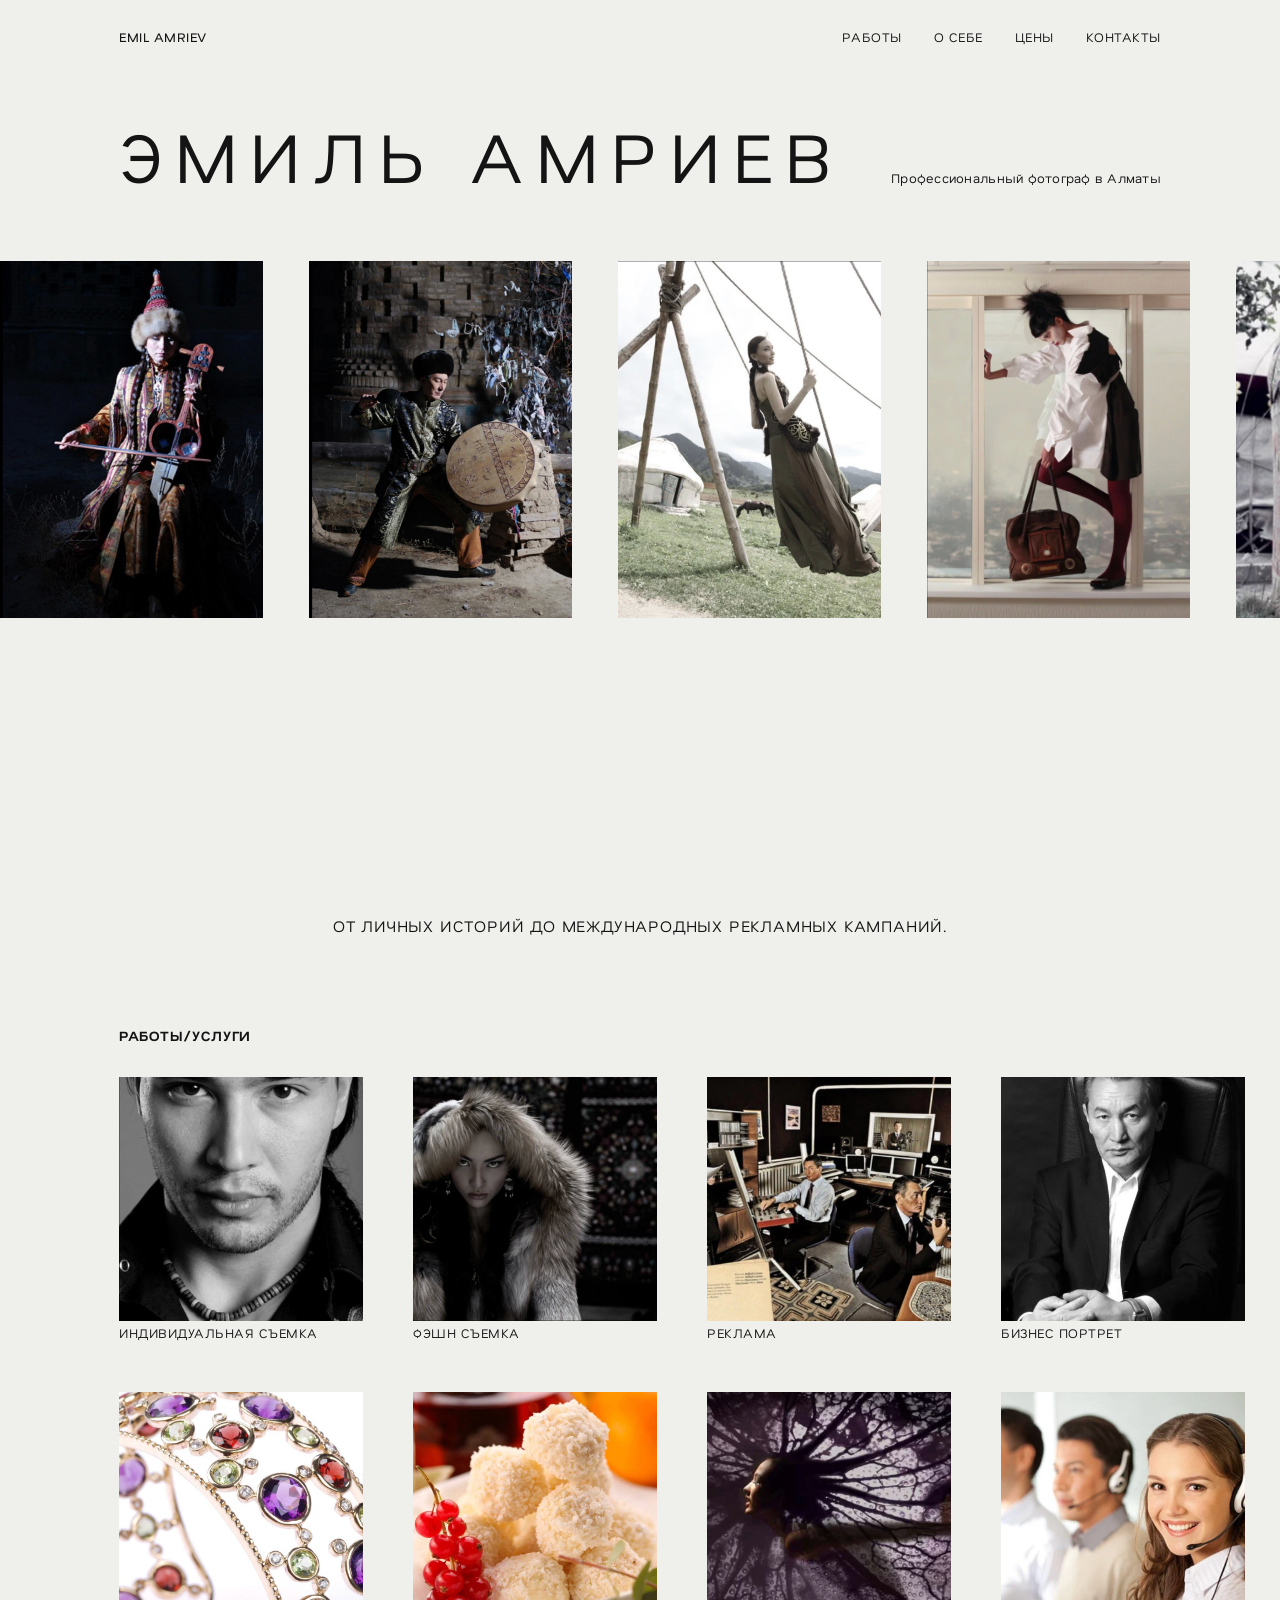
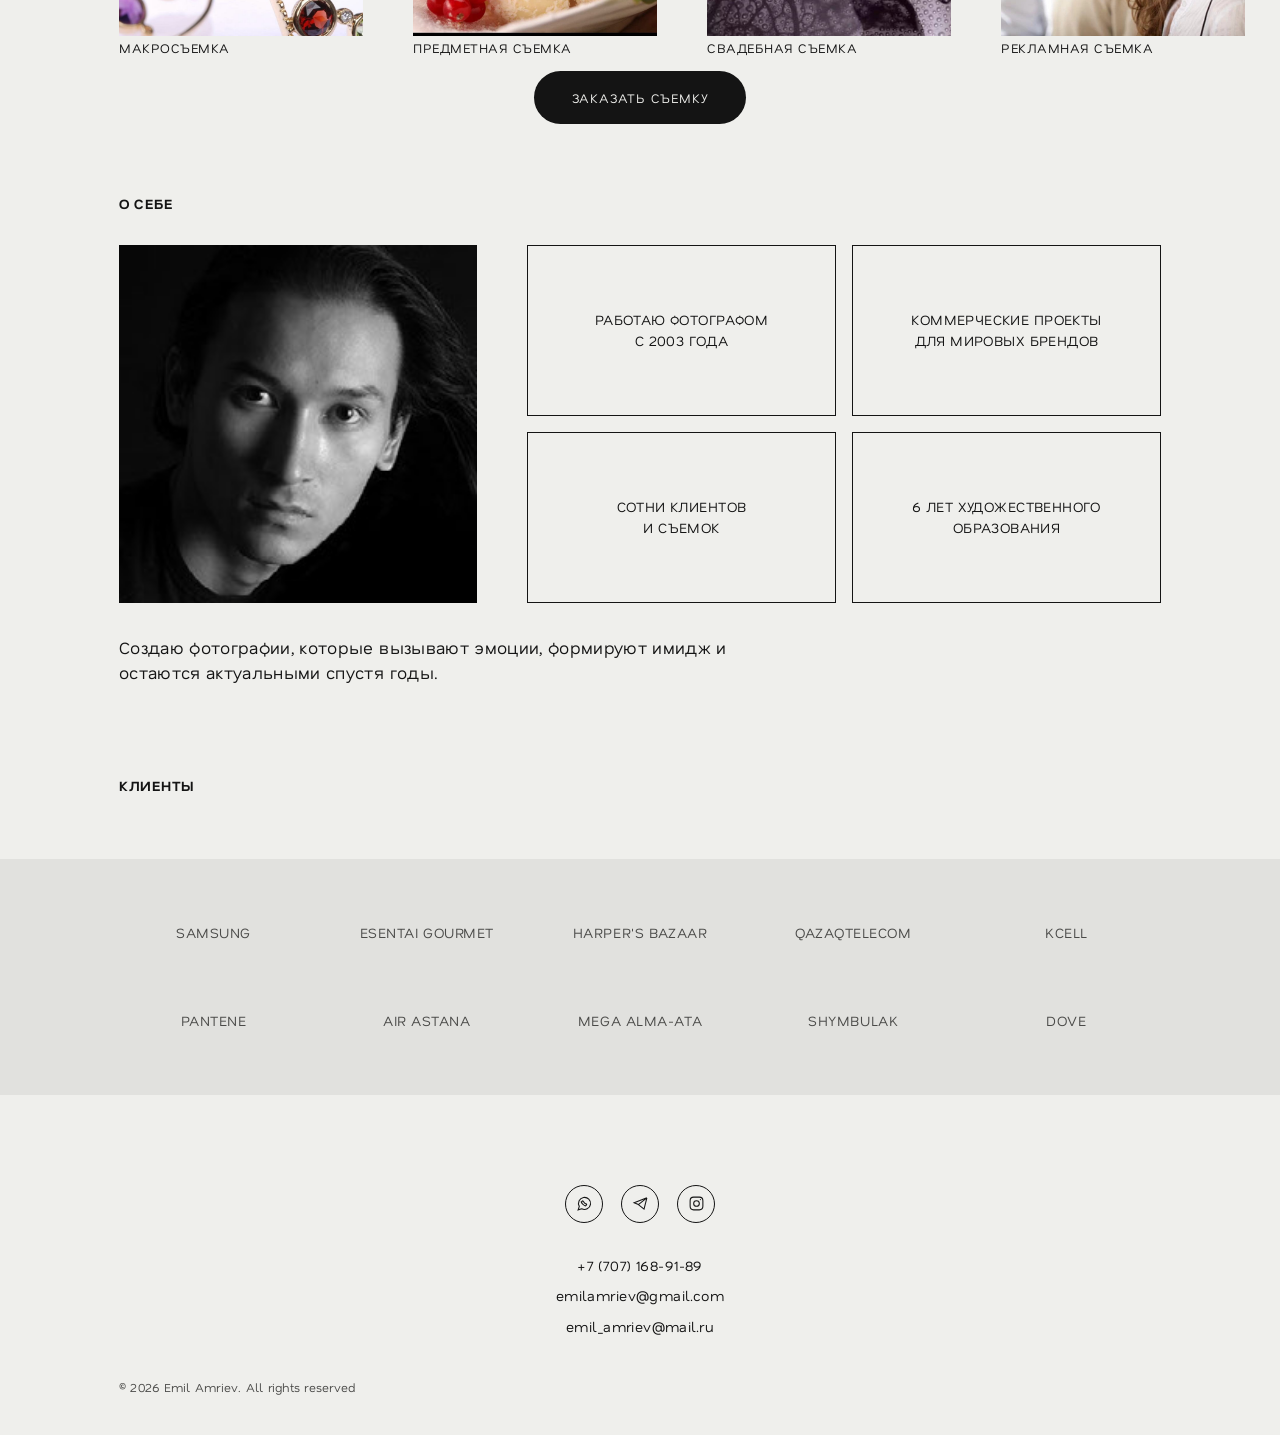
==== index.html @ 4cfa204b "first" ====
<!DOCTYPE html>
<html lang="ru">
<head>
<meta charset="UTF-8">
<meta name="viewport" content="width=device-width, initial-scale=1.0">
<title>Эмиль Амриев — Профессиональный фотограф в Алматы</title>
<meta name="description" content="Эмиль Амриев — профессиональный фотограф в Алматы. От личных историй до международных рекламных кампаний.">
<link rel="stylesheet" href="styles.css">
</head>
<body>

<header class="site-header">
  <nav class="nav">
    <a href="index.html" class="nav__logo">EMIL AMRIEV</a>
    <ul class="nav__links">
      <li><a href="works.html">РАБОТЫ</a></li>
      <li><a href="about.html">О СЕБЕ</a></li>
      <li><a href="prices.html">ЦЕНЫ</a></li>
      <li><a href="contacts.html">КОНТАКТЫ</a></li>
    </ul>
    <button class="nav__toggle" aria-label="Открыть меню" aria-expanded="false">
      <span></span><span></span><span></span>
    </button>
  </nav>
</header>

<main>

  <!-- HERO -->
  <section class="hero">
    <div class="hero__top">
      <h1 class="hero__title">ЭМИЛЬ АМРИЕВ</h1>
      <p class="hero__subtitle">Профессиональный фотограф в Алматы</p>
    </div>

    <div class="carousel" aria-label="Подборка фотографий">
      <div class="carousel__track">

        <figure class="carousel__item">
          <span class="carousel__item__media"><img src="images/carousel-1.jpg" alt="Портрет в традиционном казахском костюме" loading="eager"></span>
          <figcaption class="carousel__caption">Этнический портрет.<br>Студийная съёмка.</figcaption>
        </figure>

        <figure class="carousel__item">
          <span class="carousel__item__media"><img src="images/carousel-2.jpg" alt="Съёмка для модного журнала" loading="eager"></span>
          <figcaption class="carousel__caption">Съёмка для модного журнала.<br>2017 год.</figcaption>
        </figure>

        <figure class="carousel__item">
          <span class="carousel__item__media"><img src="images/carousel-3.jpg" alt="Мужчина с барабаном в традиционном костюме" loading="eager"></span>
          <figcaption class="carousel__caption">Этническая фотосессия.<br>Алматы.</figcaption>
        </figure>

        <figure class="carousel__item">
          <span class="carousel__item__media"><img src="images/carousel-4.jpg" alt="Женщина у юрты в национальном наряде" loading="eager"></span>
          <figcaption class="carousel__caption">Tengri Magazine.<br>Фэшн-съёмка.</figcaption>
        </figure>

        <figure class="carousel__item">
          <span class="carousel__item__media"><img src="images/carousel-5.jpg" alt="Женщина на качелях у юрты в горах" loading="eager"></span>
          <figcaption class="carousel__caption">Съёмка в горах.<br>Tengri Magazine.</figcaption>
        </figure>

      </div>
    </div>
  </section>

  <!-- STATEMENT -->
  <section class="statement">
    <p>ОТ ЛИЧНЫХ ИСТОРИЙ ДО МЕЖДУНАРОДНЫХ РЕКЛАМНЫХ КАМПАНИЙ.</p>
  </section>

  <!-- SERVICES -->
  <section class="services">
    <h2 class="section-label">РАБОТЫ/УСЛУГИ</h2>

    <div class="services__grid">
      <a class="service-card" href="works.html">
        <span class="service-card__media"><img src="images/service-individual.jpg" alt="Индивидуальная съёмка"></span>
        <span class="service-card__label">ИНДИВИДУАЛЬНАЯ СЪЕМКА</span>
      </a>
      <a class="service-card" href="works.html">
        <span class="service-card__media"><img src="images/service-fashion.jpg" alt="Фэшн съёмка"></span>
        <span class="service-card__label">ФЭШН СЪЕМКА</span>
      </a>
      <a class="service-card" href="works.html">
        <span class="service-card__media"><img src="images/service-advert.jpg" alt="Рекламная фотосъёмка"></span>
        <span class="service-card__label">РЕКЛАМА</span>
      </a>
      <a class="service-card" href="works.html">
        <span class="service-card__media"><img src="images/service-business.jpg" alt="Бизнес портрет"></span>
        <span class="service-card__label">БИЗНЕС ПОРТРЕТ</span>
      </a>
      <a class="service-card" href="works.html">
        <span class="service-card__media"><img src="images/service-macro.jpg" alt="Макросъёмка украшений"></span>
        <span class="service-card__label">МАКРОСЪЕМКА</span>
      </a>
      <a class="service-card" href="works.html">
        <span class="service-card__media"><img src="images/service-product.jpg" alt="Предметная съёмка"></span>
        <span class="service-card__label">ПРЕДМЕТНАЯ СЪЕМКА</span>
      </a>
      <a class="service-card" href="works.html">
        <span class="service-card__media"><img src="images/service-wedding.jpg" alt="Свадебная съёмка"></span>
        <span class="service-card__label">СВАДЕБНАЯ СЪЕМКА</span>
      </a>
      <a class="service-card" href="works.html">
        <span class="service-card__media"><img src="images/service-advertising.jpg" alt="Рекламная съёмка"></span>
        <span class="service-card__label">РЕКЛАМНАЯ СЪЕМКА</span>
      </a>
    </div>

    <div class="services__cta">
      <a href="contacts.html" class="btn-pill">ЗАКАЗАТЬ СЪЕМКУ</a>
    </div>
  </section>

  <!-- ABOUT -->
  <section class="about" id="about">
    <h2 class="section-label">О СЕБЕ</h2>

    <div class="about__layout">
      <div class="about__photo">
        <img src="images/about.jpg" alt="Эмиль Амриев, портрет фотографа">
      </div>
      <div class="about__stats">
        <div class="stat-box">РАБОТАЮ ФОТОГРАФОМ<br>С 2003 ГОДА</div>
        <div class="stat-box">КОММЕРЧЕСКИЕ ПРОЕКТЫ<br>ДЛЯ МИРОВЫХ БРЕНДОВ</div>
        <div class="stat-box">СОТНИ КЛИЕНТОВ<br>И СЪЕМОК</div>
        <div class="stat-box">6 ЛЕТ ХУДОЖЕСТВЕННОГО<br>ОБРАЗОВАНИЯ</div>
      </div>
    </div>

    <p class="about__copy">Создаю фотографии, которые вызывают эмоции, формируют имидж и остаются актуальными спустя годы.</p>
  </section>

  <!-- CLIENTS -->
  <section class="clients-heading">
    <h2 class="section-label">КЛИЕНТЫ</h2>
  </section>

  <section class="clients">
    <div class="wrap" style="padding:0;">
      <div class="clients__grid">
        <!-- Replace these placeholders with your own client logo files
             (e.g. <img src="images/clients/samsung.svg" alt="Samsung">) -->
        <span class="client-logo">SAMSUNG</span>
        <span class="client-logo">ESENTAI GOURMET</span>
        <span class="client-logo">HARPER'S BAZAAR</span>
        <span class="client-logo">QAZAQTELECOM</span>
        <span class="client-logo">KCELL</span>
        <span class="client-logo">PANTENE</span>
        <span class="client-logo">AIR ASTANA</span>
        <span class="client-logo">MEGA ALMA-ATA</span>
        <span class="client-logo">SHYMBULAK</span>
        <span class="client-logo">DOVE</span>
      </div>
    </div>
  </section>

</main>

<footer class="site-footer">
  <div class="footer__social">
    <a href="https://wa.me/77071689189" aria-label="WhatsApp" target="_blank" rel="noopener">
      <svg viewBox="0 0 24 24" fill="none" stroke="currentColor" stroke-width="1.5"><path d="M3 21l1.65-4.95A8.5 8.5 0 1 1 8.05 19.4L3 21z"/><path d="M8.5 9.5c0-.5.5-1.5 1-1.5s1 1 1.5 2 1 1.5 2 2 1.5.5 2 1-.5 1.5-1 2-3-.5-4.5-2-2.5-3-2-3.5z"/></svg>
    </a>
    <a href="https://t.me/emilamriev" aria-label="Telegram" target="_blank" rel="noopener">
      <svg viewBox="0 0 24 24" fill="none" stroke="currentColor" stroke-width="1.5"><path d="M21 4L3 11l6 2.5M21 4L17 20l-8-6.5M21 4l-12 9.5"/></svg>
    </a>
    <a href="https://instagram.com" aria-label="Instagram" target="_blank" rel="noopener">
      <svg viewBox="0 0 24 24" fill="none" stroke="currentColor" stroke-width="1.5"><rect x="3" y="3" width="18" height="18" rx="5"/><circle cx="12" cy="12" r="4"/><circle cx="17.5" cy="6.5" r="0.8" fill="currentColor" stroke="none"/></svg>
    </a>
  </div>

  <div class="footer__contact">
    <p>+7 (707) 168-91-89</p>
    <p><a href="mailto:emilamriev@gmail.com">emilamriev@gmail.com</a></p>
    <p><a href="mailto:emil_amriev@mail.ru">emil_amriev@mail.ru</a></p>
  </div>

  <div class="wrap" style="padding:0;">
    <p class="footer__copy">© 2026 Emil Amriev. All rights reserved</p>
  </div>
</footer>

<script src="carousel.js"></script>
<script src="main.js"></script>
</body>
</html>
---- styles.css ----
/* ===========================================================
   EMIL AMRIEV — Photographer Portfolio
   Stylesheet
   =========================================================== */

@import url('https://fonts.googleapis.com/css2?family=Nata+Sans:ital,wght@0,100..900;1,100..900&display=swap');

/* -----------------------------------------------------------
   1. Design tokens
   ----------------------------------------------------------- */
:root {
  /* Colors */
  --color-bg:        #EFEFEC; /* main page background */
  --color-bg-band:   #E1E1DE; /* clients band background */
  --color-text:      #141414; /* near-black text */
  --color-text-soft: #4A4A48; /* secondary text */
  --color-border:    #141414; /* hairline borders on stat boxes */
  --color-white:     #FFFFFF;

  /* Type */
  --font-main: 'Nata Sans', 'Helvetica Neue', Arial, sans-serif;

  /* Layout */
  --container-max: 1440px;
  --gutter-desktop: 119px;
  --gutter-tablet: 48px;
  --gutter-mobile: 20px;

  /* Carousel */
  --carousel-gap: 46px;
  --carousel-speed: 42s;
}

/* -----------------------------------------------------------
   2. Reset
   ----------------------------------------------------------- */
*, *::before, *::after { box-sizing: border-box; }

html, body {
  margin: 0;
  padding: 0;
}

body {
  font-family: var(--font-main);
  background: var(--color-bg);
  color: var(--color-text);
  -webkit-font-smoothing: antialiased;
  -moz-osx-font-smoothing: grayscale;
  overflow-x: hidden;
}

img { max-width: 100%; display: block; }

a { color: inherit; text-decoration: none; }

ul, ol { margin: 0; padding: 0; list-style: none; }

button {
  font-family: inherit;
  cursor: pointer;
}

h1, h2, h3, p, figure, figcaption { margin: 0; }

/* Visible keyboard focus */
a:focus-visible,
button:focus-visible {
  outline: 2px solid var(--color-text);
  outline-offset: 3px;
}

@media (prefers-reduced-motion: reduce) {
  * { animation-duration: 0.001ms !important; animation-iteration-count: 1 !important; transition-duration: 0.001ms !important; }
}

/* -----------------------------------------------------------
   3. Layout helpers
   ----------------------------------------------------------- */
.wrap {
  max-width: var(--container-max);
  margin: 0 auto;
  padding: 0 var(--gutter-desktop);
}

@media (max-width: 1100px) {
  .wrap { padding: 0 var(--gutter-tablet); }
}

@media (max-width: 600px) {
  .wrap { padding: 0 var(--gutter-mobile); }
}

.section { position: relative; }

/* -----------------------------------------------------------
   4. Header / Navigation
   ----------------------------------------------------------- */
.site-header {
  position: relative;
  z-index: 50;
}

.nav {
  display: flex;
  align-items: center;
  justify-content: space-between;
  padding: 28px var(--gutter-desktop) 0;
  max-width: var(--container-max);
  margin-left: auto;
  margin-right: auto;
}

@media (max-width: 1100px) {
  .nav { padding: 24px var(--gutter-tablet) 0; }
}

@media (max-width: 600px) {
  .nav { padding: 20px var(--gutter-mobile) 0; }
}

.nav__logo {
  font-size: 13px;
  letter-spacing: 0.04em;
  font-weight: 500;
  white-space: nowrap;
}

.nav__links {
  display: flex;
  gap: 32px;
  font-size: 13px;
  letter-spacing: 0.04em;
}

.nav__links a {
  position: relative;
  padding-bottom: 4px;
}

.nav__links a::after {
  content: '';
  position: absolute;
  left: 0; right: 100%;
  bottom: 0;
  height: 1px;
  background: currentColor;
  transition: right 0.25s ease;
}

.nav__links a:hover::after,
.nav__links a.is-active::after {
  right: 0;
}

.nav__toggle {
  display: none;
  background: none;
  border: none;
  padding: 4px;
  flex-direction: column;
  gap: 5px;
}

.nav__toggle span {
  display: block;
  width: 24px;
  height: 1.5px;
  background: var(--color-text);
  transition: transform 0.25s ease, opacity 0.25s ease;
}

.nav__toggle.is-open span:nth-child(1) { transform: translateY(6.5px) rotate(45deg); }
.nav__toggle.is-open span:nth-child(2) { opacity: 0; }
.nav__toggle.is-open span:nth-child(3) { transform: translateY(-6.5px) rotate(-45deg); }

@media (max-width: 1100px) {
  .nav__links {
    position: fixed;
    inset: 0;
    z-index: 100;
    background: var(--color-bg);
    flex-direction: column;
    align-items: center;
    justify-content: center;
    gap: 40px;
    font-size: 20px;
    transform: translateY(-100%);
    transition: transform 0.35s ease;
  }
  .nav__links.is-open { transform: translateY(0); }
  .nav__toggle { display: flex; z-index: 110; }
}

/* -----------------------------------------------------------
   5. Hero
   ----------------------------------------------------------- */
.hero {
  padding-top: 72px;
}

@media (max-width: 600px) {
  .hero { padding-top: 48px; }
}

.hero__top {
  display: flex;
  align-items: baseline;
  justify-content: space-between;
  gap: 24px;
  padding: 0 var(--gutter-desktop);
  margin-bottom: 60px;
  max-width: var(--container-max);
  margin-left: auto;
  margin-right: auto;
}

@media (max-width: 1100px) {
  .hero__top { padding: 0 var(--gutter-tablet); margin-bottom: 40px; }
}

@media (max-width: 900px) {
  .hero__top {
    flex-direction: column;
    align-items: flex-start;
    gap: 10px;
  }
}

@media (max-width: 600px) {
  .hero__top {
    padding: 0 var(--gutter-mobile);
    flex-direction: column;
    align-items: flex-start;
    gap: 8px;
    margin-bottom: 32px;
  }
}

.hero__title {
  font-size: clamp(40px, 6vw, 72px);
  font-weight: 400;
  letter-spacing: 0.16em;
  line-height: 1.05;
  white-space: nowrap;
}

@media (max-width: 600px) {
  .hero__title {
    font-size: 48px;
    letter-spacing: 0.1em;
    white-space: normal;
  }
}

.hero__subtitle {
  font-size: 13px;
  letter-spacing: 0.02em;
  color: var(--color-text);
  white-space: nowrap;
  flex-shrink: 0;
}

/* -----------------------------------------------------------
   6. Carousel (Home page hero images)
   ----------------------------------------------------------- */
.carousel {
  position: relative;
  width: 100%;
  overflow: hidden;
  padding: 8px 0 0;
  height: 562px; /* reserves space for the tallest (hovered) state + caption, so growth never shifts content below */
  margin-bottom: 60px;
}

.carousel__track {
  display: flex;
  align-items: flex-start;
  gap: var(--carousel-gap);
  width: max-content;
  will-change: transform;
  animation: carousel-scroll var(--carousel-speed) linear infinite;
}

.carousel__track.is-paused {
  animation-play-state: paused;
}

@keyframes carousel-scroll {
  from { transform: translateX(0); }
  to   { transform: translateX(calc(-1 * var(--carousel-set-width, 0px) - var(--carousel-gap))); }
}

.carousel__item {
  position: relative;
  flex: 0 0 auto;
  width: 263px;
  height: 357px;
  cursor: pointer;
  transform-origin: top center;
  transition: width 0.4s cubic-bezier(0.22, 1, 0.36, 1),
              height 0.4s cubic-bezier(0.22, 1, 0.36, 1);
}

.carousel__item__media {
  width: 100%;
  height: 100%;
  overflow: hidden;
}

.carousel__item img {
  width: 100%;
  height: 100%;
  object-fit: cover;
  display: block;
}

.carousel__caption {
  position: absolute;
  left: 0;
  top: 100%;
  width: 100%;
  padding-top: 14px;
  font-size: 13px;
  line-height: 1.5;
  color: var(--color-text);
  opacity: 0;
  transition: opacity 0.3s ease 0.1s;
  pointer-events: none;
  white-space: nowrap;
}

.carousel__item.is-hovered {
  width: 386px;
  height: 488px;
  z-index: 5;
}

.carousel__item.is-hovered .carousel__caption {
  opacity: 1;
}

/* Touch devices: tapping a photo plays the same role hover plays on
   desktop — it grows the photo and reveals its caption. */
@media (hover: none) {
  .carousel__item.is-tapped {
    width: 386px;
    height: 488px;
    z-index: 5;
  }
  .carousel__item.is-tapped .carousel__caption {
    opacity: 1;
  }
  .carousel__caption { white-space: normal; }
}

@media (max-width: 600px) {
  .carousel {
    padding: 4px 0 0;
    height: 460px;
    margin-bottom: 40px;
  }
  .carousel__track { gap: 16px; }
  .carousel__item {
    width: 200px;
    height: 271px;
  }
  .carousel__item.is-tapped {
    width: 280px;
    height: 379px;
  }
  .carousel__caption {
    font-size: 12px;
    white-space: normal;
  }
}

/* -----------------------------------------------------------
   7. Intro statement
   ----------------------------------------------------------- */
.statement {
  padding: 40px var(--gutter-desktop) 90px;
  text-align: center;
  max-width: var(--container-max);
  margin-left: auto;
  margin-right: auto;
}

@media (max-width: 1100px) {
  .statement { padding: 32px var(--gutter-tablet) 70px; }
}

@media (max-width: 600px) {
  .statement { padding: 8px var(--gutter-mobile) 56px; text-align: left; }
}

.statement p {
  font-size: 16px;
  letter-spacing: 0.05em;
  max-width: 620px;
  margin: 0 auto;
}

@media (max-width: 600px) {
  .statement p {
    margin: 0;
    font-size: 19px;
    letter-spacing: 0.01em;
    line-height: 1.4;
    max-width: 100%;
  }
}

/* -----------------------------------------------------------
   8. Services grid
   ----------------------------------------------------------- */
.services {
  padding: 0 var(--gutter-desktop) 70px;
  max-width: var(--container-max);
  margin-left: auto;
  margin-right: auto;
}

@media (max-width: 1100px) {
  .services { padding: 0 var(--gutter-tablet) 60px; }
}

@media (max-width: 600px) {
  .services { padding: 0 var(--gutter-mobile) 48px; }
}

.section-label {
  font-size: 14px;
  letter-spacing: 0.05em;
  margin-bottom: 32px;
}

@media (max-width: 600px) {
  .section-label { font-size: 16px; margin-bottom: 24px; }
}

.services__grid {
  display: grid;
  grid-template-columns: repeat(4, 1fr);
  gap: 50px 50px;
}

@media (max-width: 1100px) {
  .services__grid { grid-template-columns: repeat(3, 1fr); gap: 36px 28px; }
}

@media (max-width: 600px) {
  .services__grid { grid-template-columns: repeat(2, 1fr); gap: 28px 16px; }
}

.service-card {
  display: block;
  aspect-ratio: 1 / 1;
}

.service-card__media {
  width: 100%;
  aspect-ratio: 1 / 1;
  overflow: hidden;
  margin-bottom: 14px;
}

.service-card__media img {
  width: 100%;
  height: 100%;
  object-fit: cover;
  transition: transform 0.6s cubic-bezier(0.22, 1, 0.36, 1);
}

.service-card:hover .service-card__media img {
  transform: scale(1.06);
}

.service-card__label {
  font-size: 13px;
  letter-spacing: 0.04em;
  text-align: center;
}

@media (max-width: 600px) {
  .service-card__label { font-size: 12px; }
}

.services__cta {
  display: flex;
  justify-content: center;
  margin-top: 56px;
}

@media (max-width: 600px) {
  .services__cta { margin-top: 40px; }
}

.btn-pill {
  display: inline-flex;
  align-items: center;
  justify-content: center;
  background: var(--color-text);
  color: var(--color-bg);
  border: none;
  border-radius: 999px;
  padding: 18px 38px;
  font-size: 13px;
  letter-spacing: 0.06em;
  transition: background 0.25s ease, transform 0.25s ease;
}

.btn-pill:hover {
  background: #2c2c2a;
  transform: translateY(-1px);
}

/* -----------------------------------------------------------
   9. About section
   ----------------------------------------------------------- */
.about {
  padding: 0 var(--gutter-desktop) 90px;
  max-width: var(--container-max);
  margin-left: auto;
  margin-right: auto;
}

@media (max-width: 1100px) {
  .about { padding: 0 var(--gutter-tablet) 70px; }
}

@media (max-width: 600px) {
  .about { padding: 0 var(--gutter-mobile) 56px; }
}

.about__layout {
  display: grid;
  grid-template-columns: 358px 1fr;
  gap: 50px;
  margin-bottom: 32px;
}

@media (max-width: 1100px) {
  .about__layout { grid-template-columns: 300px 1fr; gap: 32px; }
}

@media (max-width: 600px) {
  .about__layout { grid-template-columns: 1fr; gap: 0; }
}

.about__photo {
  width: 100%;
  aspect-ratio: 1 / 1;
  overflow: hidden;
}

.about__photo img {
  width: 100%;
  height: 100%;
  object-fit: cover;
}

@media (max-width: 600px) {
  .about__photo { margin-bottom: 28px; }
}

.about__stats {
  display: grid;
  grid-template-columns: 1fr 1fr;
  gap: 16px;
}

@media (max-width: 600px) {
  .about__stats { grid-template-columns: 1fr; }
}

.stat-box {
  border: 1px solid var(--color-border);
  display: flex;
  align-items: center;
  justify-content: center;
  text-align: center;
  padding: 28px 20px;
  font-size: 14px;
  letter-spacing: 0.03em;
  line-height: 1.5;
}

@media (max-width: 600px) {
  .stat-box { font-size: 14px; padding: 24px 16px; }
}

.about__copy {
  font-size: 17px;
  letter-spacing: 0.02em;
  line-height: 1.5;
  max-width: 640px;
}

@media (max-width: 600px) {
  .about__copy { font-size: 19px; line-height: 1.4; }
}

/* -----------------------------------------------------------
   10. Clients band
   ----------------------------------------------------------- */
.clients-heading {
  max-width: var(--container-max);
  margin: 0 auto;
  padding: 0 var(--gutter-desktop) 32px;
}

@media (max-width: 1100px) {
  .clients-heading { padding: 0 var(--gutter-tablet) 24px; }
}

@media (max-width: 600px) {
  .clients-heading { padding: 0 var(--gutter-mobile) 24px; }
}

.clients {
  background: var(--color-bg-band);
  padding: 50px var(--gutter-desktop);
}

@media (max-width: 1100px) {
  .clients { padding: 40px var(--gutter-tablet); }
}

@media (max-width: 600px) {
  .clients { padding: 32px var(--gutter-mobile); }
}

.clients__grid {
  display: grid;
  grid-template-columns: repeat(5, 1fr);
  gap: 40px 24px;
  align-items: center;
}

@media (max-width: 1100px) {
  .clients__grid { grid-template-columns: repeat(4, 1fr); }
}

@media (max-width: 600px) {
  .clients__grid { grid-template-columns: repeat(3, 1fr); gap: 28px 12px; }
}

.client-logo {
  display: flex;
  align-items: center;
  justify-content: center;
  height: 48px;
  font-size: 14px;
  letter-spacing: 0.04em;
  color: var(--color-text-soft);
  border: 1px dashed transparent;
  text-align: center;
}

/* -----------------------------------------------------------
   11. Footer
   ----------------------------------------------------------- */
.site-footer {
  padding: 90px var(--gutter-desktop) 40px;
  text-align: center;
  max-width: var(--container-max);
  margin-left: auto;
  margin-right: auto;
}

@media (max-width: 1100px) {
  .site-footer { padding: 70px var(--gutter-tablet) 32px; }
}

@media (max-width: 600px) {
  .site-footer { padding: 56px var(--gutter-mobile) 28px; }
}

.footer__social {
  display: flex;
  justify-content: center;
  gap: 18px;
  margin-bottom: 28px;
}

.footer__social a {
  width: 38px;
  height: 38px;
  border: 1px solid var(--color-text);
  border-radius: 50%;
  display: flex;
  align-items: center;
  justify-content: center;
  transition: background 0.2s ease, color 0.2s ease;
}

.footer__social a:hover {
  background: var(--color-text);
  color: var(--color-bg);
}

.footer__social svg { width: 17px; height: 17px; }

.footer__contact {
  font-size: 14px;
  letter-spacing: 0.03em;
  line-height: 2.2;
  margin-bottom: 36px;
}

.footer__contact a:hover { text-decoration: underline; }

.footer__copy {
  font-size: 12px;
  letter-spacing: 0.02em;
  color: var(--color-text-soft);
  text-align: left;
}

@media (max-width: 600px) {
  .footer__copy { text-align: center; }
}

/* -----------------------------------------------------------
   12. Fashion page — masonry showcase
   ----------------------------------------------------------- */
.fashion-hero {
  padding: 72px var(--gutter-desktop) 70px;
  max-width: var(--container-max);
  margin-left: auto;
  margin-right: auto;
}

@media (max-width: 1100px) {
  .fashion-hero { padding: 60px var(--gutter-tablet) 50px; }
}

@media (max-width: 600px) {
  .fashion-hero { padding: 48px var(--gutter-mobile) 36px; }
}

.fashion-hero__grid {
  display: flex;
  align-items: flex-start;
  justify-content: space-between;
  gap: 24px;
}

.fashion-hero__title {
  font-size: clamp(40px, 6vw, 72px);
  letter-spacing: 0.16em;
  font-weight: 400;
}

.fashion-hero__project {
  font-size: clamp(28px, 4.2vw, 50px);
  letter-spacing: 0.14em;
  font-weight: 400;
  text-align: right;
  line-height: 1.25;
}

@media (max-width: 700px) {
  .fashion-hero__grid { flex-direction: column; gap: 12px; }
  .fashion-hero__project { text-align: left; }
}

.masonry {
  display: grid;
  grid-template-columns: 1fr 1fr;
  column-gap: 70px;
  padding: 0 var(--gutter-desktop) 90px;
  max-width: var(--container-max);
  margin-left: auto;
  margin-right: auto;
}

@media (max-width: 1100px) {
  .masonry { column-gap: 36px; padding: 0 var(--gutter-tablet) 70px; }
}

@media (max-width: 600px) {
  .masonry { column-gap: 14px; padding: 0 var(--gutter-mobile) 56px; }
}

.masonry__col {
  display: flex;
  flex-direction: column;
  gap: 90px;
}

@media (max-width: 600px) {
  .masonry__col { gap: 40px; }
}

.masonry__col--right {
  padding-top: 140px;
}

@media (max-width: 900px) {
  .masonry__col--right { padding-top: 90px; }
}

@media (max-width: 600px) {
  .masonry__col--right { padding-top: 64px; }
}

.masonry__item {
  width: 100%;
  overflow: hidden;
}

.masonry__item img {
  width: 100%;
  height: auto;
  display: block;
  transition: transform 0.6s cubic-bezier(0.22, 1, 0.36, 1);
}

.masonry__item:hover img {
  transform: scale(1.04);
}

.fashion-credit {
  padding: 0 var(--gutter-desktop) 90px;
  font-size: 14px;
  line-height: 1.6;
  color: var(--color-text-soft);
  max-width: var(--container-max);
  margin-left: auto;
  margin-right: auto;
}

@media (max-width: 600px) {
  .fashion-credit { padding: 0 var(--gutter-mobile) 56px; }
}
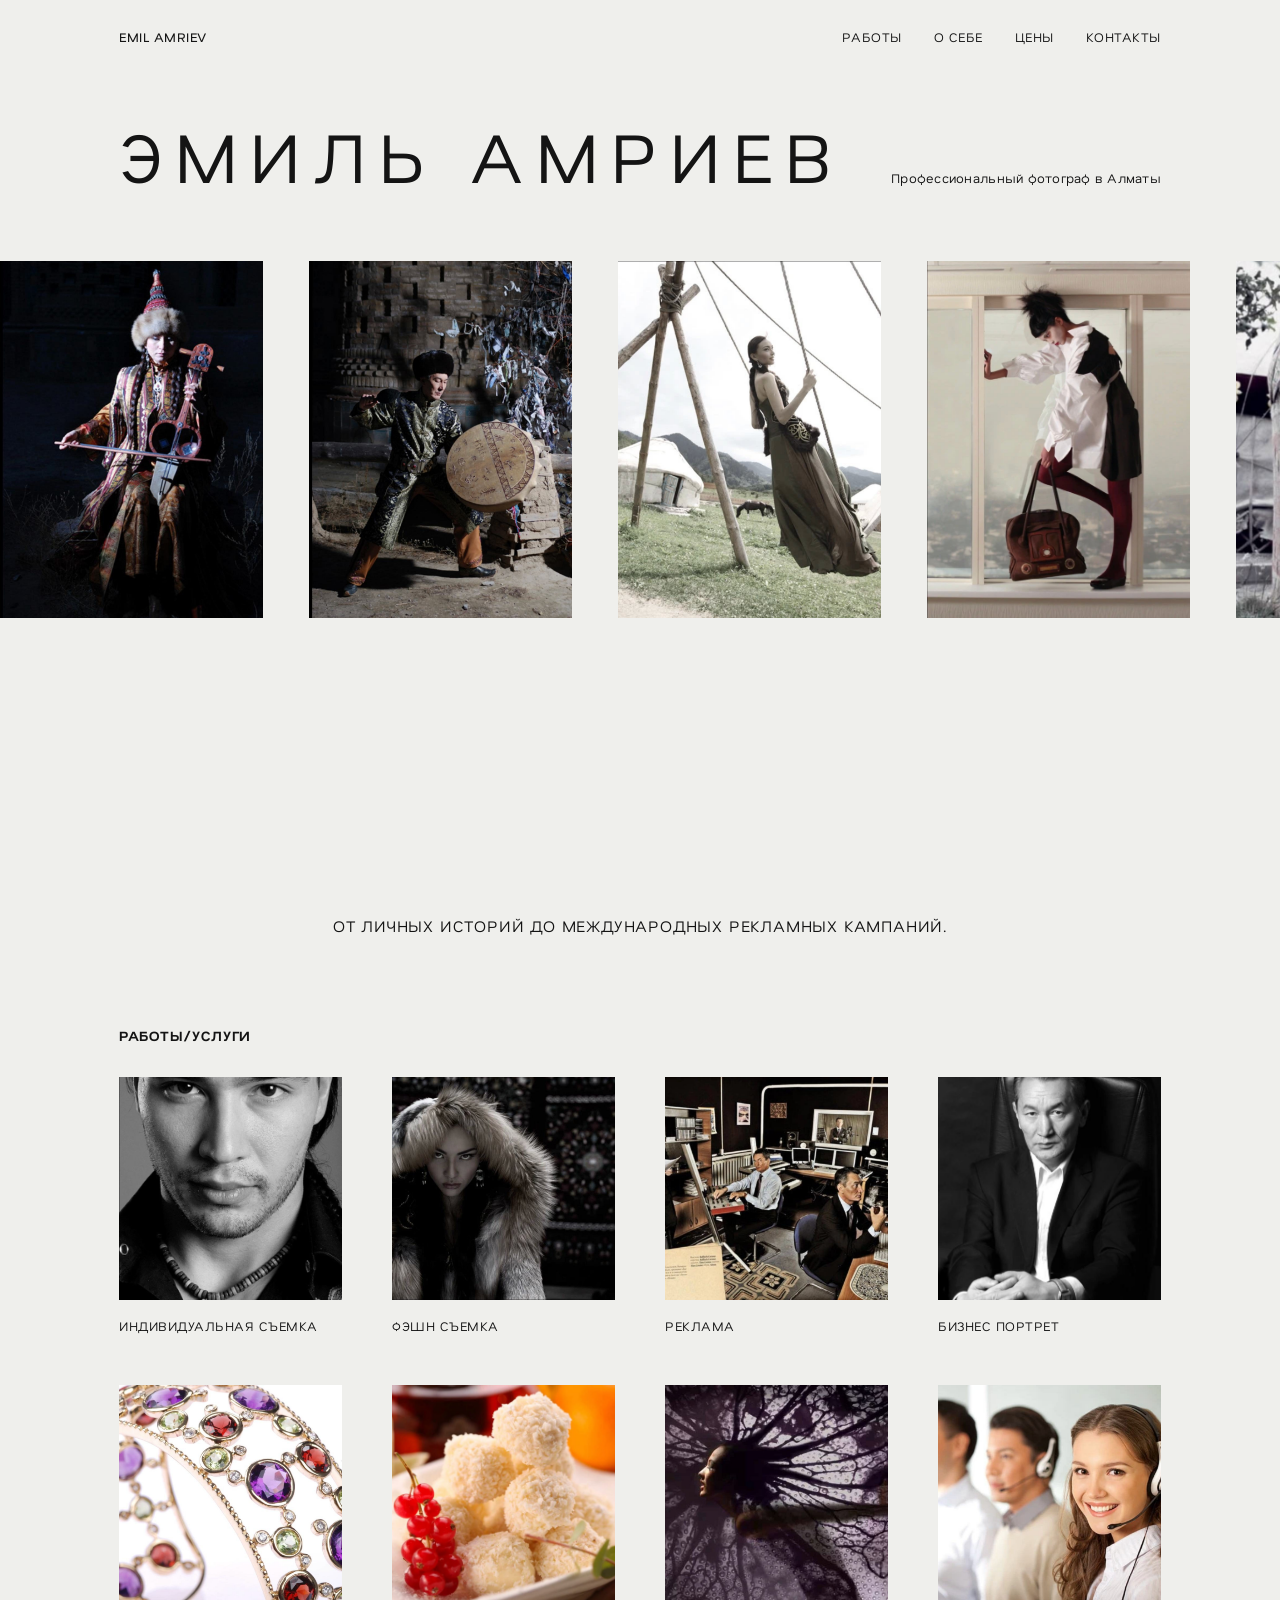
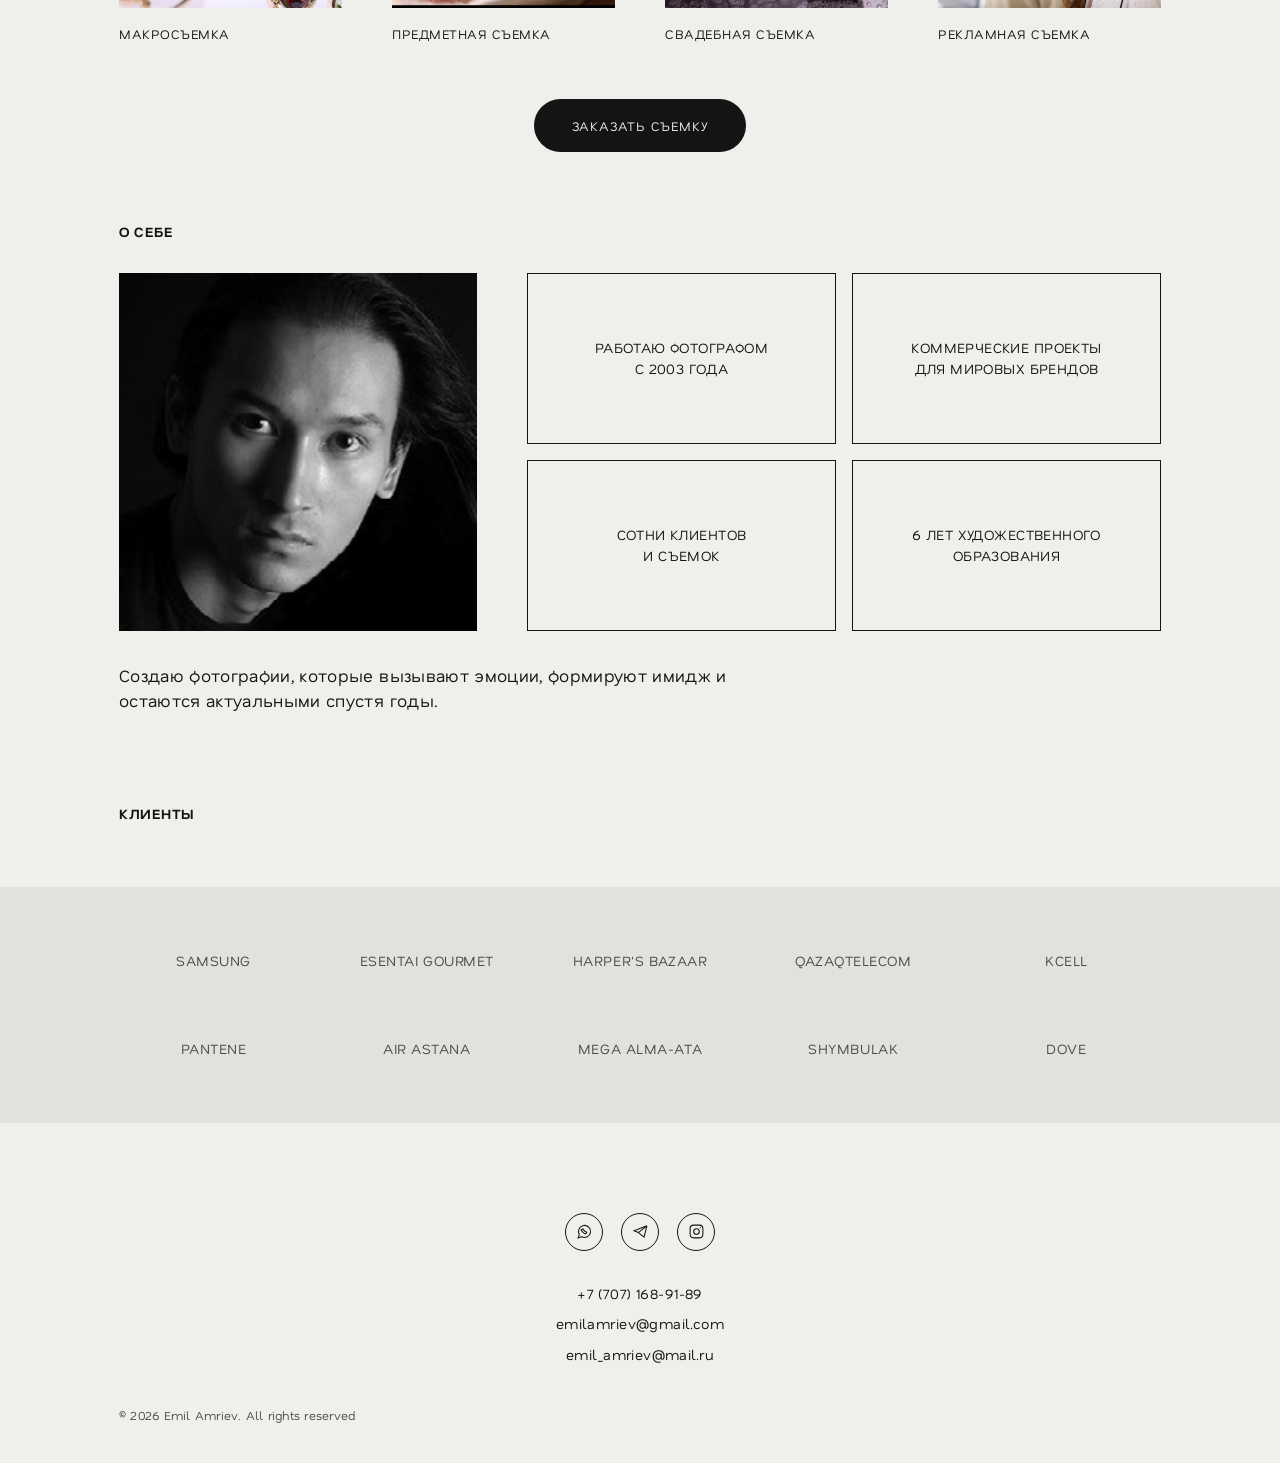
==== commit be5bcac8: "animationadded" ====
--- a/index.html
+++ b/index.html
@@ -8,6 +8,11 @@
 <link rel="stylesheet" href="styles.css">
 </head>
 <body>
+
+<!-- Intro preloader: name fades in/out, then the curtain rises to reveal the site -->
+<div class="preloader" aria-hidden="true">
+  <p class="preloader__name">EMIL AMRIEV</p>
+</div>
 
 <header class="site-header">
   <nav class="nav">
--- a/styles.css
+++ b/styles.css
@@ -455,10 +455,10 @@
 
 .service-card {
   display: block;
-  aspect-ratio: 1 / 1;
 }
 
 .service-card__media {
+  display: block;
   width: 100%;
   aspect-ratio: 1 / 1;
   overflow: hidden;
@@ -723,8 +723,10 @@
 }
 
 /* -----------------------------------------------------------
-   12. Fashion page — masonry showcase
-   ----------------------------------------------------------- */
+   12. Work / story page — magazine-style image sequence
+   Reused by every service page (works.html + template-service-page.html)
+   ----------------------------------------------------------- */
+
 .fashion-hero {
   padding: 72px var(--gutter-desktop) 70px;
   max-width: var(--container-max);
@@ -766,72 +768,114 @@
   .fashion-hero__project { text-align: left; }
 }
 
-.masonry {
-  display: grid;
-  grid-template-columns: 1fr 1fr;
-  column-gap: 70px;
-  padding: 0 var(--gutter-desktop) 90px;
-  max-width: var(--container-max);
-  margin-left: auto;
-  margin-right: auto;
-}
-
-@media (max-width: 1100px) {
-  .masonry { column-gap: 36px; padding: 0 var(--gutter-tablet) 70px; }
-}
-
-@media (max-width: 600px) {
-  .masonry { column-gap: 14px; padding: 0 var(--gutter-mobile) 56px; }
-}
-
-.masonry__col {
-  display: flex;
-  flex-direction: column;
-  gap: 90px;
-}
-
-@media (max-width: 600px) {
-  .masonry__col { gap: 40px; }
-}
-
-.masonry__col--right {
-  padding-top: 140px;
-}
-
-@media (max-width: 900px) {
-  .masonry__col--right { padding-top: 90px; }
-}
-
-@media (max-width: 600px) {
-  .masonry__col--right { padding-top: 64px; }
-}
-
-.masonry__item {
+.story {
+  max-width: var(--container-max);
+  margin: 0 auto;
+  padding: 0 var(--gutter-desktop) 20px;
+}
+
+.story__item {
   width: 100%;
   overflow: hidden;
-}
-
-.masonry__item img {
+  margin-bottom: 90px;
+}
+
+.story__item img {
   width: 100%;
   height: auto;
   display: block;
   transition: transform 0.6s cubic-bezier(0.22, 1, 0.36, 1);
 }
 
-.masonry__item:hover img {
-  transform: scale(1.04);
-}
-
-.fashion-credit {
-  padding: 0 var(--gutter-desktop) 90px;
-  font-size: 14px;
-  line-height: 1.6;
-  color: var(--color-text-soft);
-  max-width: var(--container-max);
-  margin-left: auto;
-  margin-right: auto;
-}
-
-@media (max-width: 600px) {
-  .fashion-credit { padding: 0 var(--gutter-mobile) 56px; }
+.story__item:hover img {
+  transform: scale(1.03);
+}
+
+.story__pair {
+  display: grid;
+  grid-template-columns: 1fr 1fr;
+  gap: 24px;
+  margin-bottom: 90px;
+}
+
+.story__pair .story__item {
+  margin-bottom: 0;
+}
+
+.story__label {
+  padding: 0;
+}
+
+.story__cta {
+  display: flex;
+  justify-content: center;
+  padding: 20px 0 70px;
+}
+
+@media (max-width: 1100px) {
+  .story { padding: 0 0 20px; }
+  .story__item, .story__pair { margin-bottom: 60px; }
+  .story__pair { gap: 16px; }
+  .story__label { padding: 0 var(--gutter-tablet); }
+  .story__cta { padding: 16px var(--gutter-tablet) 60px; }
+}
+
+@media (max-width: 700px) {
+  .story__pair { grid-template-columns: 1fr; gap: 16px; }
+}
+
+@media (max-width: 600px) {
+  .story__item, .story__pair { margin-bottom: 40px; }
+  .story__label { padding: 0 var(--gutter-mobile); }
+  .story__cta { padding: 12px var(--gutter-mobile) 48px; }
+}
+
+/* -----------------------------------------------------------
+   13. Preloader — intro name reveal
+   Sequence: name fades in -> holds -> fades out -> curtain rises.
+   Total runtime ~3.3s, all timing lives in the two animations below.
+   ----------------------------------------------------------- */
+.preloader {
+  position: fixed;
+  inset: 0;
+  z-index: 999;
+  display: flex;
+  align-items: center;
+  justify-content: center;
+  background: var(--color-bg);
+  animation: preloader-rise 0.9s cubic-bezier(0.76, 0, 0.24, 1) 2.4s forwards;
+}
+
+.preloader__name {
+  font-size: clamp(20px, 3.2vw, 34px);
+  letter-spacing: 0.4em;
+  font-weight: 400;
+  color: var(--color-text);
+  opacity: 0;
+  animation: preloader-text 2.3s ease forwards;
+}
+
+@keyframes preloader-text {
+  0%   { opacity: 0; letter-spacing: 0.55em; }
+  40%  { opacity: 1; letter-spacing: 0.4em; }
+  75%  { opacity: 1; }
+  100% { opacity: 0; }
+}
+
+@keyframes preloader-rise {
+  to { transform: translateY(-100%); }
+}
+
+body.is-loading {
+  overflow: hidden;
+  height: 100vh;
+}
+
+@media (max-width: 600px) {
+  .preloader__name { font-size: 18px; letter-spacing: 0.3em; }
+}
+
+@media (prefers-reduced-motion: reduce) {
+  .preloader { animation: none; display: none; }
+  body.is-loading { overflow: visible; height: auto; }
 }
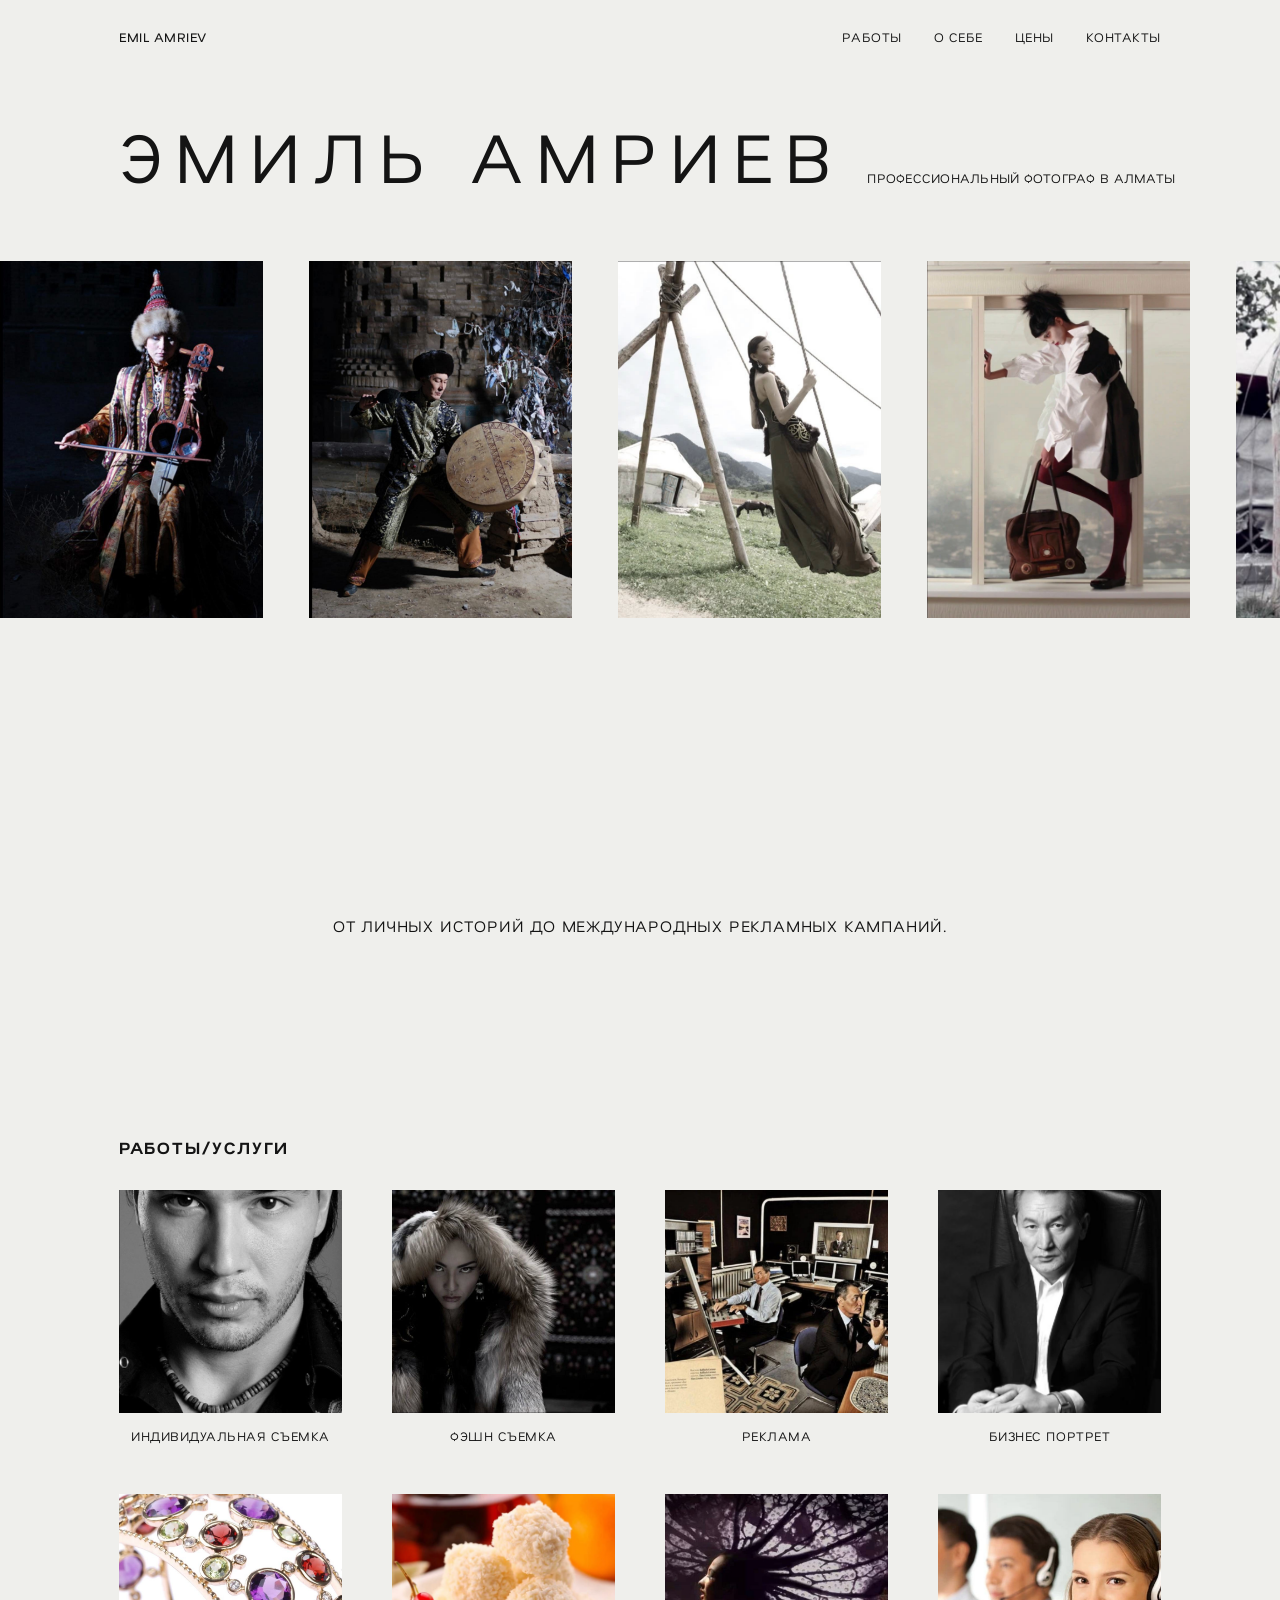
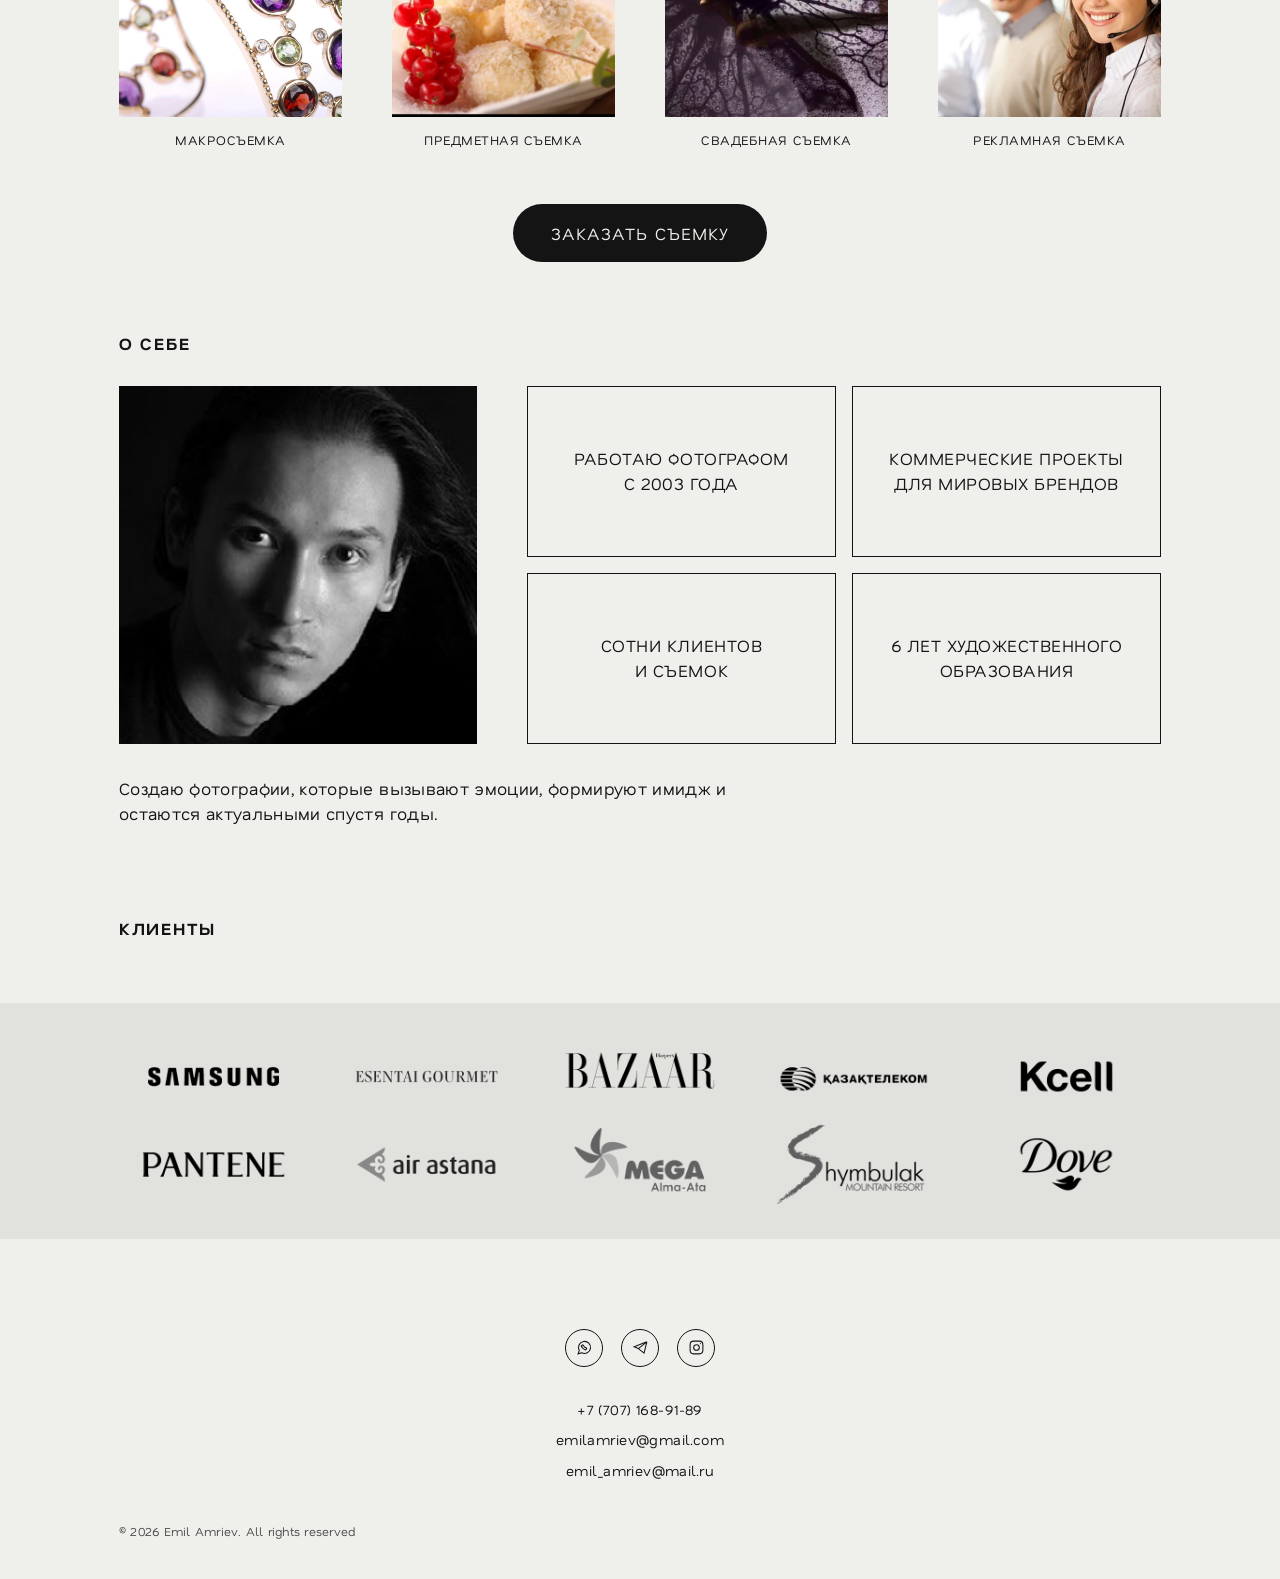
==== commit ef50c750: "modalandother" ====
--- a/index.html
+++ b/index.html
@@ -35,7 +35,7 @@
   <section class="hero">
     <div class="hero__top">
       <h1 class="hero__title">ЭМИЛЬ АМРИЕВ</h1>
-      <p class="hero__subtitle">Профессиональный фотограф в Алматы</p>
+      <p class="hero__subtitle">ПРОФЕССИОНАЛЬНЫЙ ФОТОГРАФ В АЛМАТЫ</p>
     </div>
 
     <div class="carousel" aria-label="Подборка фотографий">
@@ -115,7 +115,7 @@
     </div>
 
     <div class="services__cta">
-      <a href="contacts.html" class="btn-pill">ЗАКАЗАТЬ СЪЕМКУ</a>
+      <button type="button" class="btn-pill" data-modal-open="contact-modal">ЗАКАЗАТЬ СЪЕМКУ</button>
     </div>
   </section>
 
@@ -148,16 +148,16 @@
       <div class="clients__grid">
         <!-- Replace these placeholders with your own client logo files
              (e.g. <img src="images/clients/samsung.svg" alt="Samsung">) -->
-        <span class="client-logo">SAMSUNG</span>
-        <span class="client-logo">ESENTAI GOURMET</span>
-        <span class="client-logo">HARPER'S BAZAAR</span>
-        <span class="client-logo">QAZAQTELECOM</span>
-        <span class="client-logo">KCELL</span>
-        <span class="client-logo">PANTENE</span>
-        <span class="client-logo">AIR ASTANA</span>
-        <span class="client-logo">MEGA ALMA-ATA</span>
-        <span class="client-logo">SHYMBULAK</span>
-        <span class="client-logo">DOVE</span>
+        <span class="client-logo"><img src="images/samsung.png"></span>
+        <span class="client-logo"><img src="images/esentai.png"></span>
+        <span class="client-logo"><img src="images/bazar.png"></span>
+        <span class="client-logo"><img src="images/kt.png"></span>
+        <span class="client-logo"><img src="images/kcell.png"></span>
+        <span class="client-logo"><img src="images/pantene.png"></span>
+        <span class="client-logo"><img src="images/airastana.png"></span>
+        <span class="client-logo"><img src="images/mega.png"></span>
+        <span class="client-logo"><img src="images/shymbulak.png"></span>
+        <span class="client-logo"><img src="images/dove.png"></span>
       </div>
     </div>
   </section>
@@ -188,6 +188,45 @@
   </div>
 </footer>
 
+
+<!-- Contact modal -->
+<div class="modal" id="contact-modal" aria-hidden="true">
+  <div class="modal__overlay" data-modal-close></div>
+  <div class="modal__panel" role="dialog" aria-modal="true" aria-labelledby="contact-modal-title">
+    <button class="modal__close" type="button" aria-label="Закрыть" data-modal-close>&times;</button>
+
+    <h2 id="contact-modal-title" class="modal__title">ЗАКАЗАТЬ СЪЕМКУ</h2>
+    <p class="modal__intro">Свяжитесь со мной любым удобным способом:</p>
+
+    <ul class="modal__contacts">
+      <li>
+        <span class="modal__label">Телефон</span>
+        <a href="tel:+77071689189">+7 (707) 168-91-89</a>
+      </li>
+      <li>
+        <span class="modal__label">Email</span>
+        <a href="mailto:emilamriev@gmail.com">emilamriev@gmail.com</a>
+      </li>
+      <li>
+        <span class="modal__label">Email</span>
+        <a href="mailto:emil_amriev@mail.ru">emil_amriev@mail.ru</a>
+      </li>
+    </ul>
+
+    <div class="modal__social">
+      <a href="https://wa.me/77071689189" target="_blank" rel="noopener" aria-label="WhatsApp">
+        <svg viewBox="0 0 24 24" fill="none" stroke="currentColor" stroke-width="1.5"><path d="M3 21l1.65-4.95A8.5 8.5 0 1 1 8.05 19.4L3 21z"/><path d="M8.5 9.5c0-.5.5-1.5 1-1.5s1 1 1.5 2 1 1.5 2 2 1.5.5 2 1-.5 1.5-1 2-3-.5-4.5-2-2.5-3-2-3.5z"/></svg>
+      </a>
+      <a href="https://t.me/emilamriev" target="_blank" rel="noopener" aria-label="Telegram">
+        <svg viewBox="0 0 24 24" fill="none" stroke="currentColor" stroke-width="1.5"><path d="M21 4L3 11l6 2.5M21 4L17 20l-8-6.5M21 4l-12 9.5"/></svg>
+      </a>
+      <a href="https://instagram.com" target="_blank" rel="noopener" aria-label="Instagram">
+        <svg viewBox="0 0 24 24" fill="none" stroke="currentColor" stroke-width="1.5"><rect x="3" y="3" width="18" height="18" rx="5"/><circle cx="12" cy="12" r="4"/><circle cx="17.5" cy="6.5" r="0.8" fill="currentColor" stroke="none"/></svg>
+      </a>
+    </div>
+  </div>
+</div>
+
 <script src="carousel.js"></script>
 <script src="main.js"></script>
 </body>
--- a/styles.css
+++ b/styles.css
@@ -384,6 +384,7 @@
   max-width: var(--container-max);
   margin-left: auto;
   margin-right: auto;
+  padding-bottom: 200px;
 }
 
 @media (max-width: 1100px) {
@@ -430,8 +431,8 @@
 }
 
 .section-label {
-  font-size: 14px;
-  letter-spacing: 0.05em;
+  font-size: 17px;
+  letter-spacing: 0.1em;
   margin-bottom: 32px;
 }
 
@@ -477,6 +478,7 @@
 }
 
 .service-card__label {
+  display: block;
   font-size: 13px;
   letter-spacing: 0.04em;
   text-align: center;
@@ -505,7 +507,7 @@
   border: none;
   border-radius: 999px;
   padding: 18px 38px;
-  font-size: 13px;
+  font-size: 17px;
   letter-spacing: 0.06em;
   transition: background 0.25s ease, transform 0.25s ease;
 }
@@ -581,7 +583,7 @@
   justify-content: center;
   text-align: center;
   padding: 28px 20px;
-  font-size: 14px;
+  font-size: 17px;
   letter-spacing: 0.03em;
   line-height: 1.5;
 }
@@ -878,4 +880,164 @@
 @media (prefers-reduced-motion: reduce) {
   .preloader { animation: none; display: none; }
   body.is-loading { overflow: visible; height: auto; }
+}
+
+/* -----------------------------------------------------------
+   Contact modal
+   ----------------------------------------------------------- */
+.modal {
+  position: fixed;
+  inset: 0;
+  z-index: 1000;
+  display: flex;
+  align-items: center;
+  justify-content: center;
+  padding: 24px;
+  visibility: hidden;
+  opacity: 0;
+  transition: opacity 0.3s ease, visibility 0.3s ease;
+}
+
+.modal.is-open {
+  visibility: visible;
+  opacity: 1;
+}
+
+.modal__overlay {
+  position: absolute;
+  inset: 0;
+  background: rgba(20, 20, 20, 0.55);
+}
+
+.modal__panel {
+  position: relative;
+  width: 100%;
+  max-width: 420px;
+  background: var(--color-bg);
+  padding: 48px 40px;
+  text-align: center;
+  transform: translateY(16px);
+  transition: transform 0.3s ease;
+}
+
+.modal.is-open .modal__panel {
+  transform: translateY(0);
+}
+
+.modal__close {
+  position: absolute;
+  top: 16px;
+  right: 16px;
+  width: 32px;
+  height: 32px;
+  border: none;
+  background: none;
+  font-size: 24px;
+  line-height: 1;
+  color: var(--color-text);
+  cursor: pointer;
+}
+
+.modal__title {
+  font-size: 20px;
+  letter-spacing: 0.08em;
+  margin-bottom: 12px;
+}
+
+.modal__intro {
+  font-size: 14px;
+  color: var(--color-text-soft);
+  margin-bottom: 28px;
+}
+
+.modal__contacts {
+  list-style: none;
+  padding: 0;
+  margin: 0 0 28px;
+  display: flex;
+  flex-direction: column;
+  gap: 14px;
+}
+
+.modal__contacts li {
+  display: flex;
+  flex-direction: column;
+  gap: 2px;
+}
+
+.modal__label {
+  font-size: 11px;
+  letter-spacing: 0.08em;
+  text-transform: uppercase;
+  color: var(--color-text-soft);
+}
+
+.modal__contacts a {
+  font-size: 16px;
+  color: var(--color-text);
+}
+
+.modal__social {
+  display: flex;
+  justify-content: center;
+  gap: 20px;
+}
+
+.modal__social svg {
+  width: 22px;
+  height: 22px;
+  color: var(--color-text);
+  transition: opacity 0.2s ease;
+}
+
+.modal__social a:hover svg { opacity: 0.6; }
+
+body.modal-open {
+  overflow: hidden;
+}
+
+@media (max-width: 480px) {
+  .modal__panel { padding: 36px 24px; }
+}
+
+
+/* -----------------------------------------------------------
+   Back to top (inline, right-aligned under the last image)
+   ----------------------------------------------------------- */
+.back-to-top-row {
+  display: flex;
+  justify-content: flex-end;
+  padding: 0 var(--gutter-desktop);
+  margin-bottom: 40px;
+}
+
+.back-to-top {
+  display: inline-flex;
+  align-items: center;
+  gap: 8px;
+  border: none;
+  background: none;
+  color: var(--color-text);
+  font-size: 13px;
+  letter-spacing: 0.08em;
+  cursor: pointer;
+  padding: 8px 0;
+  transition: opacity 0.2s ease;
+}
+
+.back-to-top:hover {
+  opacity: 0.6;
+}
+
+.back-to-top svg {
+  width: 16px;
+  height: 16px;
+}
+
+@media (max-width: 1100px) {
+  .back-to-top-row { padding: 0 var(--gutter-tablet); }
+}
+
+@media (max-width: 600px) {
+  .back-to-top-row { padding: 0 var(--gutter-mobile); }
 }
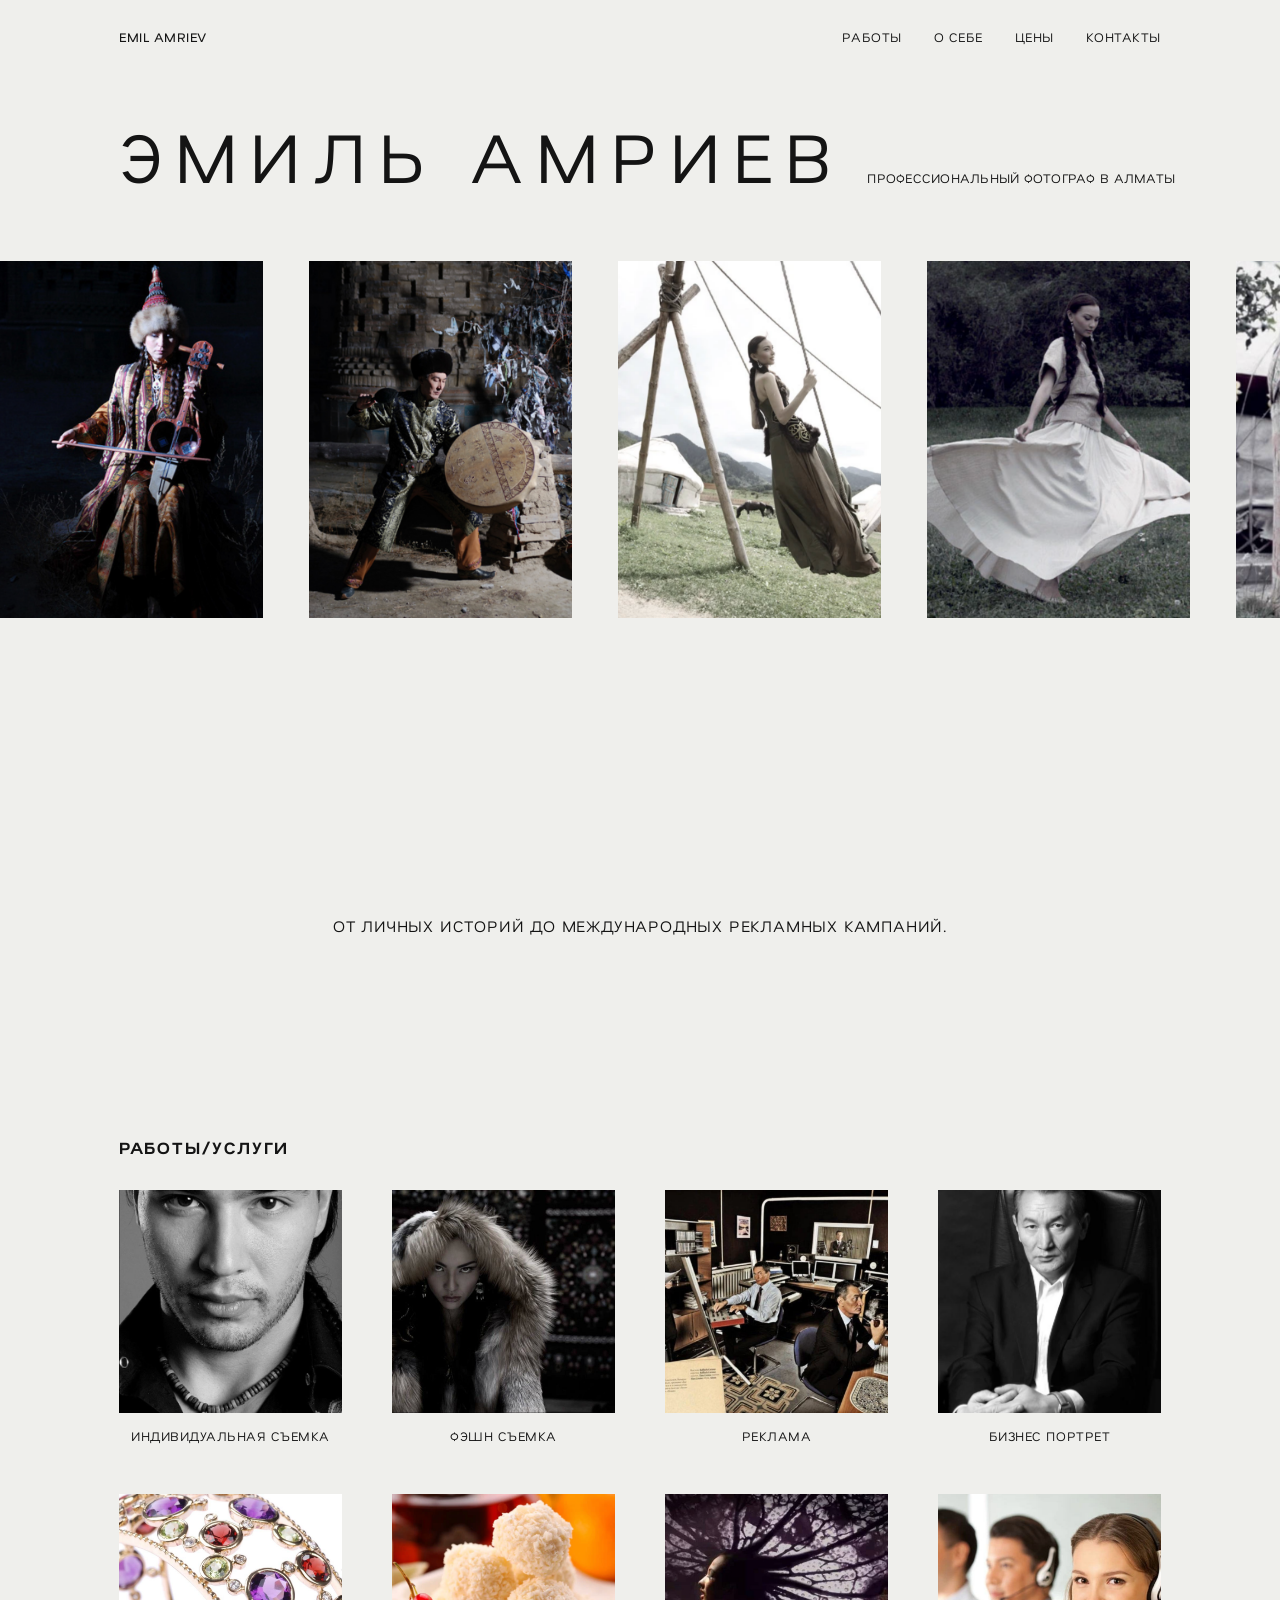
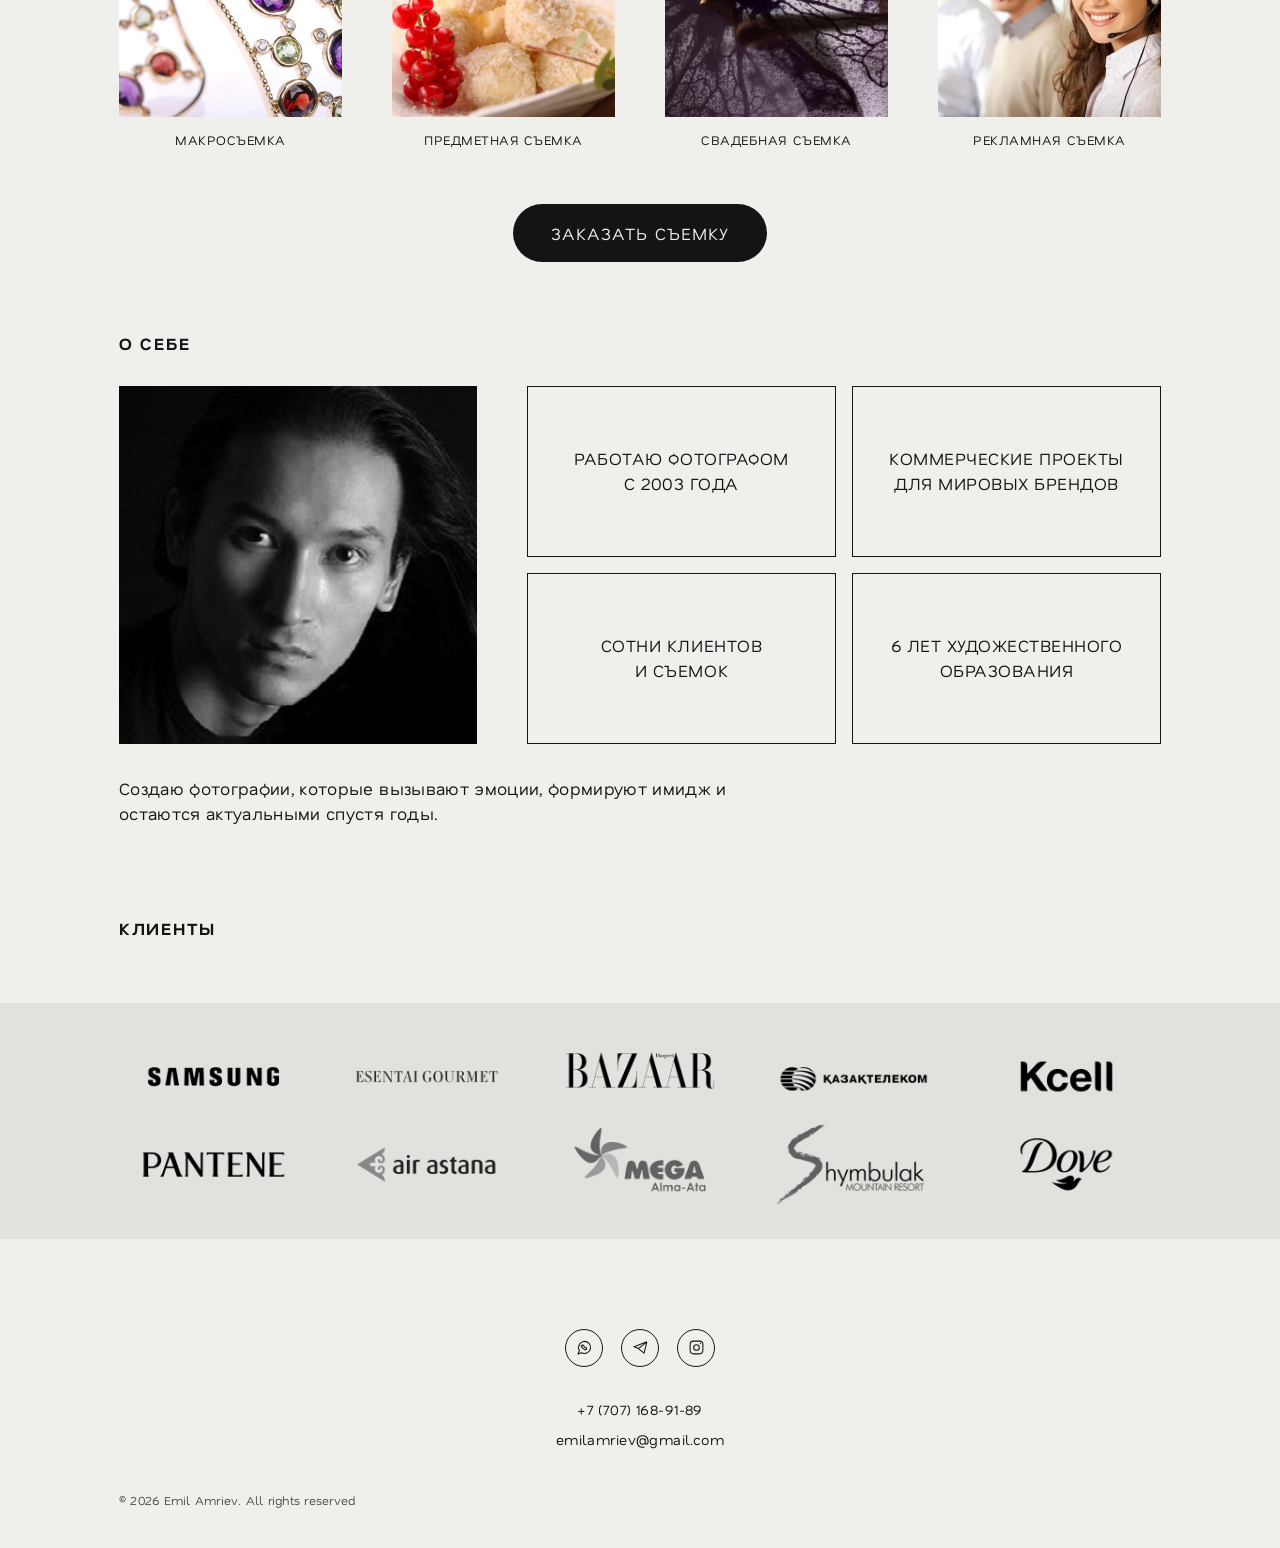
==== commit 59c09298: "imagecrops" ====
--- a/index.html
+++ b/index.html
@@ -21,7 +21,7 @@
       <li><a href="works.html">РАБОТЫ</a></li>
       <li><a href="about.html">О СЕБЕ</a></li>
       <li><a href="prices.html">ЦЕНЫ</a></li>
-      <li><a href="contacts.html">КОНТАКТЫ</a></li>
+      <li><a data-modal-open="contact-modal" href="#">КОНТАКТЫ</a></li>
     </ul>
     <button class="nav__toggle" aria-label="Открыть меню" aria-expanded="false">
       <span></span><span></span><span></span>
@@ -42,22 +42,22 @@
       <div class="carousel__track">
 
         <figure class="carousel__item">
-          <span class="carousel__item__media"><img src="images/carousel-1.jpg" alt="Портрет в традиционном казахском костюме" loading="eager"></span>
+          <span class="carousel__item__media"><img src="images/carousel-1.png" alt="Портрет в традиционном казахском костюме" loading="eager"></span>
           <figcaption class="carousel__caption">Этнический портрет.<br>Студийная съёмка.</figcaption>
         </figure>
 
         <figure class="carousel__item">
-          <span class="carousel__item__media"><img src="images/carousel-2.jpg" alt="Съёмка для модного журнала" loading="eager"></span>
+          <span class="carousel__item__media"><img src="images/carousel-2.png" alt="Съёмка для модного журнала" loading="eager"></span>
           <figcaption class="carousel__caption">Съёмка для модного журнала.<br>2017 год.</figcaption>
         </figure>
 
         <figure class="carousel__item">
-          <span class="carousel__item__media"><img src="images/carousel-3.jpg" alt="Мужчина с барабаном в традиционном костюме" loading="eager"></span>
+          <span class="carousel__item__media"><img src="images/carousel-3.png" alt="Мужчина с барабаном в традиционном костюме" loading="eager"></span>
           <figcaption class="carousel__caption">Этническая фотосессия.<br>Алматы.</figcaption>
         </figure>
 
         <figure class="carousel__item">
-          <span class="carousel__item__media"><img src="images/carousel-4.jpg" alt="Женщина у юрты в национальном наряде" loading="eager"></span>
+          <span class="carousel__item__media"><img src="images/carousel-4.png" alt="Женщина у юрты в национальном наряде" loading="eager"></span>
           <figcaption class="carousel__caption">Tengri Magazine.<br>Фэшн-съёмка.</figcaption>
         </figure>
 
@@ -101,7 +101,7 @@
         <span class="service-card__label">МАКРОСЪЕМКА</span>
       </a>
       <a class="service-card" href="works.html">
-        <span class="service-card__media"><img src="images/service-product.jpg" alt="Предметная съёмка"></span>
+        <span class="service-card__media"><img src="images/service-product.png" alt="Предметная съёмка"></span>
         <span class="service-card__label">ПРЕДМЕТНАЯ СЪЕМКА</span>
       </a>
       <a class="service-card" href="works.html">
@@ -180,7 +180,6 @@
   <div class="footer__contact">
     <p>+7 (707) 168-91-89</p>
     <p><a href="mailto:emilamriev@gmail.com">emilamriev@gmail.com</a></p>
-    <p><a href="mailto:emil_amriev@mail.ru">emil_amriev@mail.ru</a></p>
   </div>
 
   <div class="wrap" style="padding:0;">
@@ -208,8 +207,8 @@
         <a href="mailto:emilamriev@gmail.com">emilamriev@gmail.com</a>
       </li>
       <li>
-        <span class="modal__label">Email</span>
-        <a href="mailto:emil_amriev@mail.ru">emil_amriev@mail.ru</a>
+        <span class="modal__label">Telegram</span>
+        <a href="https://www.behance.net/EmilAmriev">Emil_Amriyev</a>
       </li>
     </ul>
 
